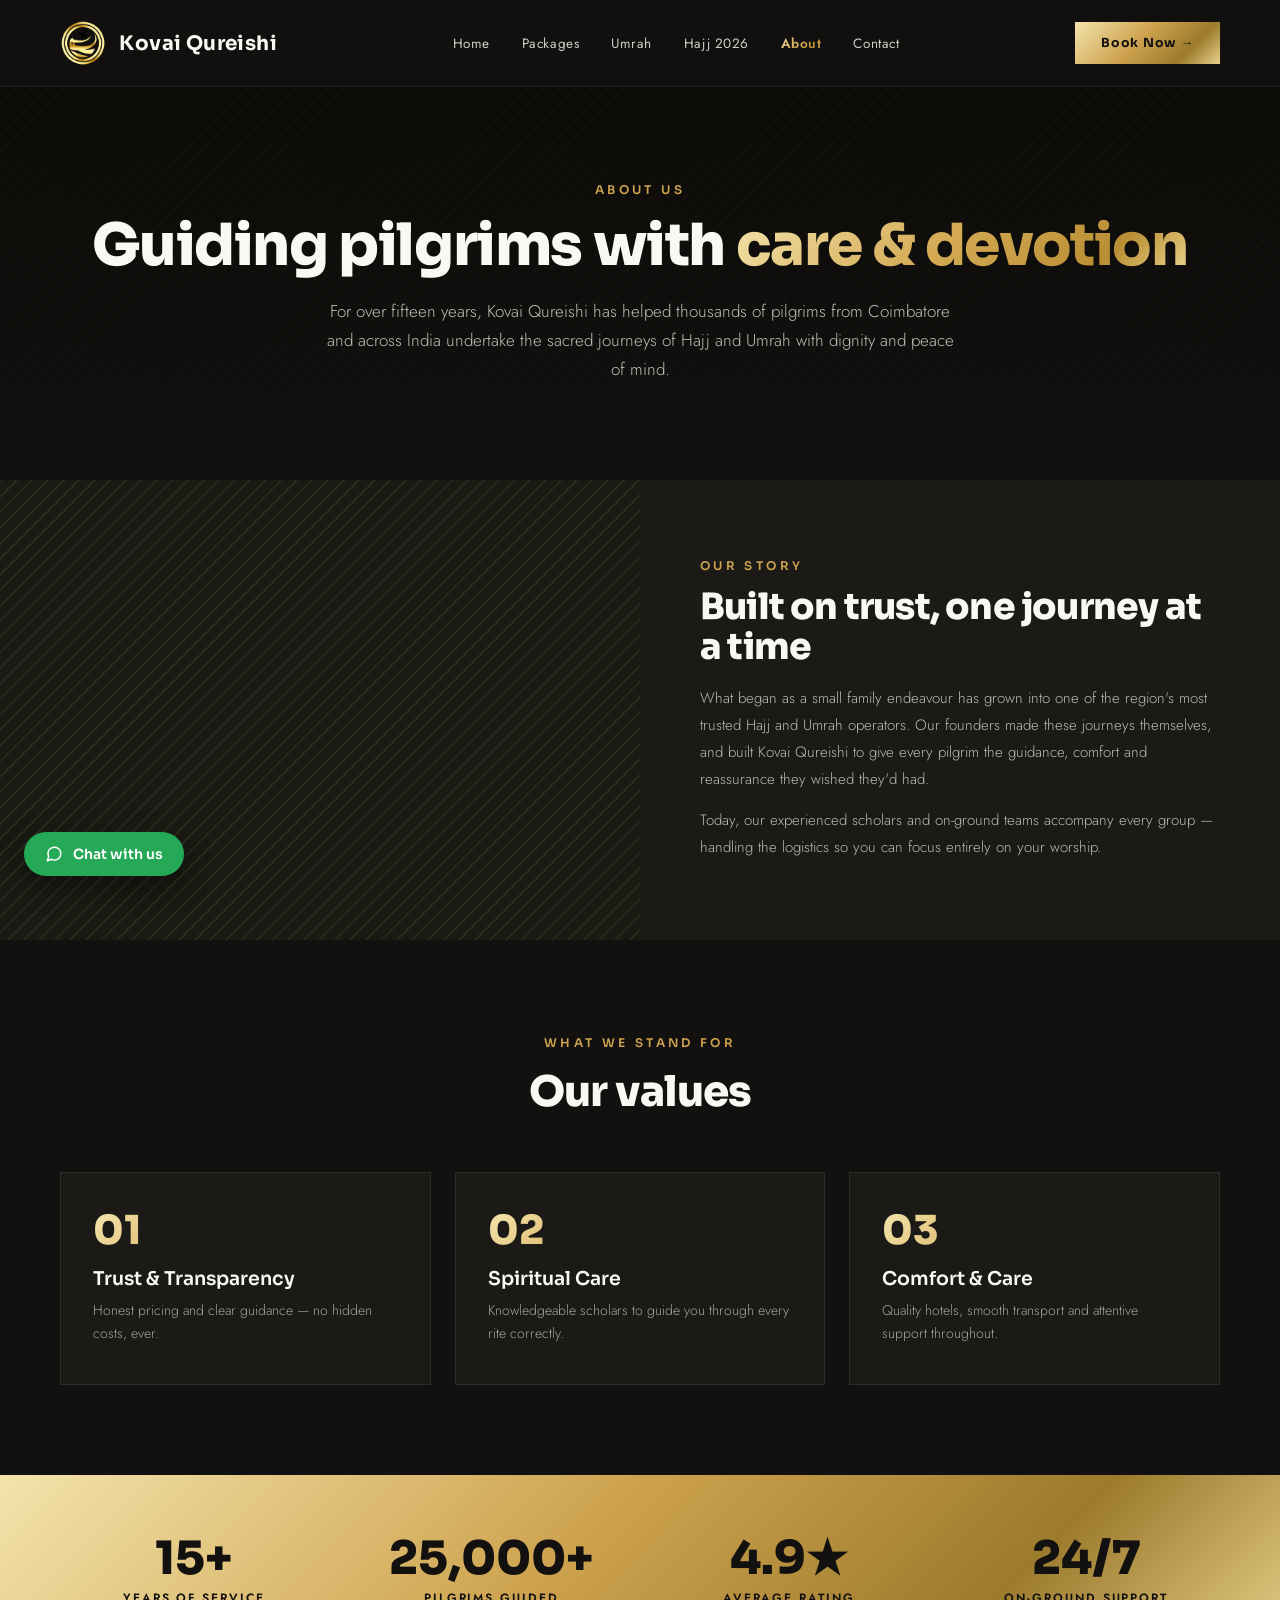
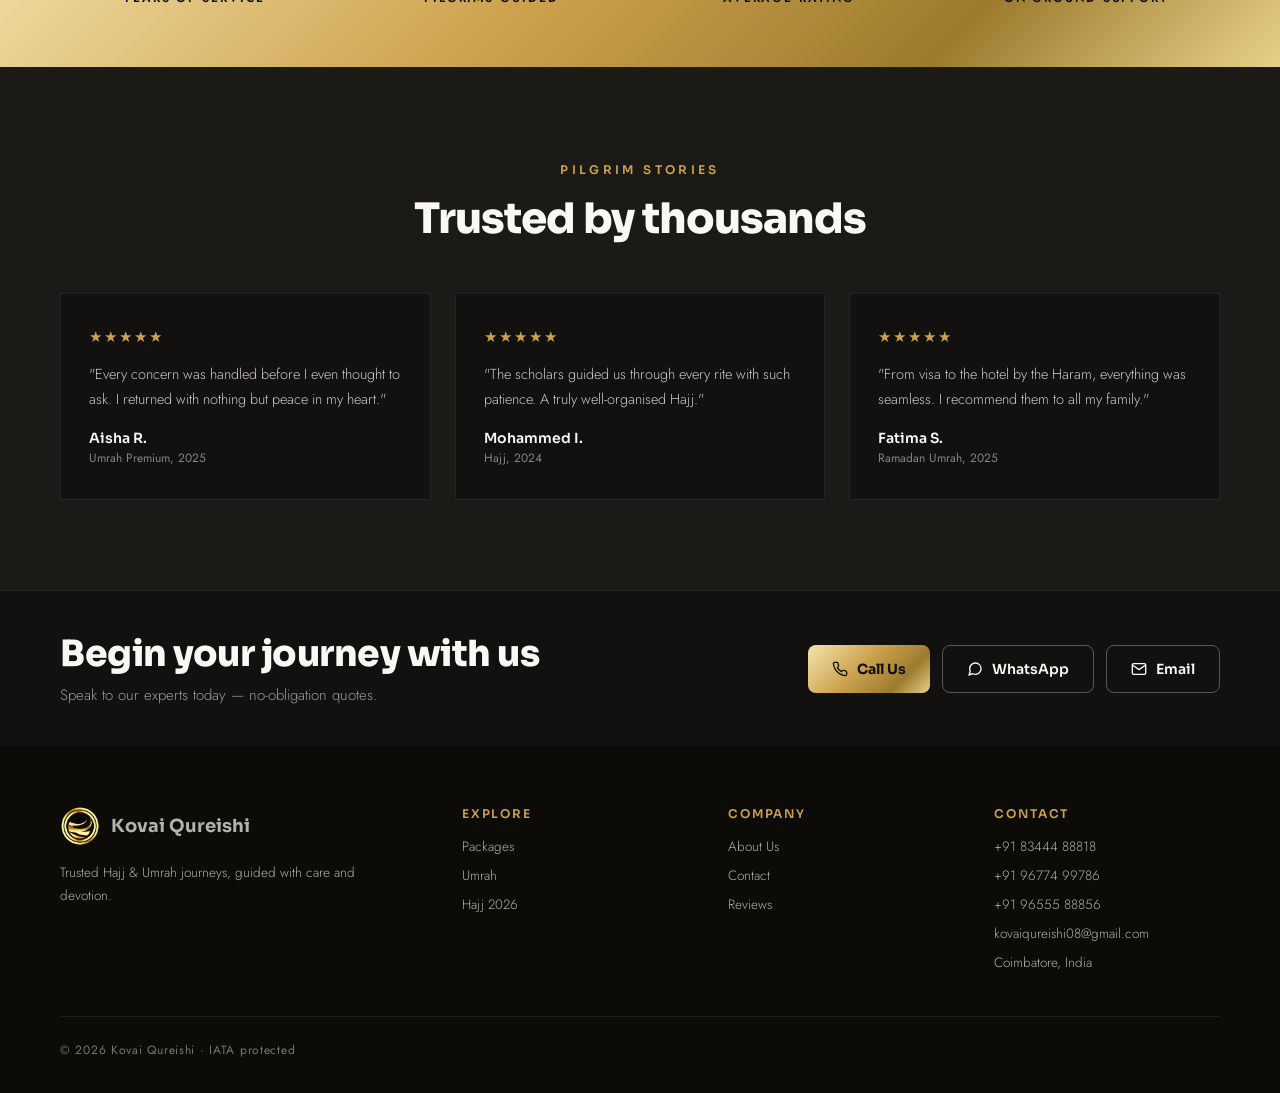
==== About.html @ 86208ea7 "Initial commit: Kovai Qureishi website" ====
<!DOCTYPE html>
<html lang="en">
<head>
<meta charset="utf-8">
<meta name="viewport" content="width=device-width, initial-scale=1">
<title>About Us — Kovai Qureishi</title>
<link rel="preconnect" href="https://fonts.googleapis.com">
<link rel="preconnect" href="https://fonts.gstatic.com" crossorigin>
<link href="https://fonts.googleapis.com/css2?family=Jost:wght@300;400;500;600&family=Sora:wght@500;600;700;800&display=swap" rel="stylesheet">
<style>
  *{box-sizing:border-box;margin:0;padding:0}
  body{background:#0c0b08}
  a{text-decoration:none;color:inherit}
  .navlink{position:relative;transition:color .2s;cursor:pointer}
  .navlink:hover{color:#CDA24E}
  .btnhover{transition:filter .25s ease,transform .25s ease,background .25s ease,border-color .25s ease,color .25s ease}
  .btnhover:hover{filter:brightness(1.07)}
  .gg-bg{background:linear-gradient(135deg,#F4E4AC 0%,#CDA24E 44%,#9C7B2D 76%,#E8D08A 100%)}
  .gg-text{background:linear-gradient(135deg,#F4E4AC 0%,#D4AA55 46%,#B98E33 80%,#F0DC96 100%);-webkit-background-clip:text;background-clip:text;-webkit-text-fill-color:transparent;color:transparent}
  .img-ph{background:#1a1a14;background-image:repeating-linear-gradient(135deg,rgba(205,162,78,.1) 0 2px,transparent 2px 11px)}
</style>
<link rel="stylesheet" href="mobile.css">
</head>
<body>
<div style="max-width:1440px;margin:0 auto;position:relative;background:#121110;font-family:'Jost',sans-serif;color:#FAF8F2;overflow:hidden">

  <header style="position:sticky;top:0;z-index:40;display:flex;align-items:center;justify-content:space-between;padding:20px 60px;background:rgba(18,17,16,.92);backdrop-filter:blur(10px);border-bottom:1px solid rgba(255,255,255,.07)">
    <a href="Home.html" style="display:flex;align-items:center;gap:13px">
      <img src="project/assets/kovai-logo.png" alt="Kovai Qureishi" style="height:46px;width:auto;display:block">
      <span style="font-family:'Sora',sans-serif;font-weight:700;font-size:20px;letter-spacing:.02em;color:#FAF8F2">Kovai Qureishi</span>
    </a>
    <nav style="display:flex;align-items:center;gap:32px;font-size:13.5px;letter-spacing:.04em;color:rgba(250,248,242,.82)">
      <a class="navlink" href="Home.html">Home</a>
      <a class="navlink" href="Packages.html">Packages</a>
      <a class="navlink" href="Umrah.html">Umrah</a>
      <a class="navlink" href="Hajj.html">Hajj 2026</a>
      <a class="navlink gg-text" href="About.html" style="font-weight:600">About</a>
      <a class="navlink" href="Contact.html">Contact</a>
    </nav>
    <a href="Contact.html" class="btnhover gg-bg" style="font-family:'Sora',sans-serif;font-weight:700;font-size:12.5px;letter-spacing:.06em;color:#121110;padding:13px 26px">Book Now →</a>
  </header>

  <!-- HERO -->
  <section style="position:relative;padding:90px 60px 96px;text-align:center">
    <div style="position:absolute;inset:0;background:#0c0b08;background-image:repeating-linear-gradient(135deg,rgba(205,162,78,.1) 0 2px,transparent 2px 11px)"></div>
    <div style="position:absolute;inset:0;background:linear-gradient(180deg,rgba(12,11,8,.72),rgba(18,17,16,.95))"></div>
    <div style="position:relative">
      <span style="font-family:'Sora',sans-serif;font-weight:600;font-size:12px;letter-spacing:.28em;color:#CDA24E">ABOUT US</span>
      <h1 style="font-family:'Sora',sans-serif;font-weight:800;font-size:58px;line-height:1.05;letter-spacing:-1.4px;margin-top:16px">Guiding pilgrims with <span class="gg-text">care &amp; devotion</span></h1>
      <p style="font-size:17px;line-height:1.7;color:rgba(250,248,242,.75);max-width:640px;margin:20px auto 0;font-weight:300">For over fifteen years, Kovai Qureishi has helped thousands of pilgrims from Coimbatore and across India undertake the sacred journeys of Hajj and Umrah with dignity and peace of mind.</p>
    </div>
  </section>

  <!-- STORY -->
  <section style="display:grid;grid-template-columns:1fr 1fr;min-height:460px;background:#1B1A16">
    <div class="img-ph" style="min-height:460px"></div>
    <div style="padding:76px 60px;display:flex;flex-direction:column;justify-content:center">
      <span style="font-family:'Sora',sans-serif;font-weight:600;font-size:12px;letter-spacing:.28em;color:#CDA24E">OUR STORY</span>
      <h2 style="font-family:'Sora',sans-serif;font-weight:800;font-size:36px;letter-spacing:-.8px;margin-top:14px;line-height:1.12">Built on trust, one journey at a time</h2>
      <p style="font-size:15px;color:rgba(250,248,242,.72);line-height:1.8;margin-top:18px;font-weight:300">What began as a small family endeavour has grown into one of the region's most trusted Hajj and Umrah operators. Our founders made these journeys themselves, and built Kovai Qureishi to give every pilgrim the guidance, comfort and reassurance they wished they'd had.</p>
      <p style="font-size:15px;color:rgba(250,248,242,.72);line-height:1.8;margin-top:14px;font-weight:300">Today, our experienced scholars and on-ground teams accompany every group — handling the logistics so you can focus entirely on your worship.</p>
    </div>
  </section>

  <!-- VALUES -->
  <section style="padding:90px 60px;background:#121110">
    <div style="text-align:center;margin-bottom:54px">
      <span style="font-family:'Sora',sans-serif;font-weight:600;font-size:12px;letter-spacing:.28em;color:#CDA24E">WHAT WE STAND FOR</span>
      <h2 style="font-family:'Sora',sans-serif;font-weight:800;font-size:42px;letter-spacing:-1px;margin-top:12px">Our values</h2>
    </div>
    <div style="display:grid;grid-template-columns:repeat(3,1fr);gap:24px">
      <div style="border:1px solid rgba(255,255,255,.08);background:#1B1A16;padding:38px 32px"><div class="gg-text" style="font-family:'Sora',sans-serif;font-weight:800;font-size:40px;line-height:1">01</div><h4 style="font-family:'Sora',sans-serif;font-weight:600;font-size:19px;margin-top:16px">Trust &amp; Transparency</h4><p style="font-size:14px;color:rgba(250,248,242,.62);line-height:1.7;margin-top:8px;font-weight:300">Honest pricing and clear guidance — no hidden costs, ever.</p></div>
      <div style="border:1px solid rgba(255,255,255,.08);background:#1B1A16;padding:38px 32px"><div class="gg-text" style="font-family:'Sora',sans-serif;font-weight:800;font-size:40px;line-height:1">02</div><h4 style="font-family:'Sora',sans-serif;font-weight:600;font-size:19px;margin-top:16px">Spiritual Care</h4><p style="font-size:14px;color:rgba(250,248,242,.62);line-height:1.7;margin-top:8px;font-weight:300">Knowledgeable scholars to guide you through every rite correctly.</p></div>
      <div style="border:1px solid rgba(255,255,255,.08);background:#1B1A16;padding:38px 32px"><div class="gg-text" style="font-family:'Sora',sans-serif;font-weight:800;font-size:40px;line-height:1">03</div><h4 style="font-family:'Sora',sans-serif;font-weight:600;font-size:19px;margin-top:16px">Comfort &amp; Care</h4><p style="font-size:14px;color:rgba(250,248,242,.62);line-height:1.7;margin-top:8px;font-weight:300">Quality hotels, smooth transport and attentive support throughout.</p></div>
    </div>
  </section>

  <!-- STATS -->
  <section class="gg-bg" style="padding:60px;display:grid;grid-template-columns:repeat(4,1fr);gap:30px;color:#121110">
    <div style="text-align:center"><div style="font-family:'Sora',sans-serif;font-weight:800;font-size:46px;line-height:1">15+</div><div style="font-size:12px;letter-spacing:.16em;text-transform:uppercase;margin-top:8px;font-weight:600">Years of Service</div></div>
    <div style="text-align:center"><div style="font-family:'Sora',sans-serif;font-weight:800;font-size:46px;line-height:1">25,000+</div><div style="font-size:12px;letter-spacing:.16em;text-transform:uppercase;margin-top:8px;font-weight:600">Pilgrims Guided</div></div>
    <div style="text-align:center"><div style="font-family:'Sora',sans-serif;font-weight:800;font-size:46px;line-height:1">4.9★</div><div style="font-size:12px;letter-spacing:.16em;text-transform:uppercase;margin-top:8px;font-weight:600">Average Rating</div></div>
    <div style="text-align:center"><div style="font-family:'Sora',sans-serif;font-weight:800;font-size:46px;line-height:1">24/7</div><div style="font-size:12px;letter-spacing:.16em;text-transform:uppercase;margin-top:8px;font-weight:600">On-Ground Support</div></div>
  </section>

  <!-- TESTIMONIALS -->
  <section style="padding:90px 60px;background:#1B1A16">
    <div style="text-align:center;margin-bottom:48px">
      <span style="font-family:'Sora',sans-serif;font-weight:600;font-size:12px;letter-spacing:.28em;color:#CDA24E">PILGRIM STORIES</span>
      <h2 style="font-family:'Sora',sans-serif;font-weight:800;font-size:42px;letter-spacing:-1px;margin-top:12px">Trusted by thousands</h2>
    </div>
    <div style="display:grid;grid-template-columns:repeat(3,1fr);gap:24px">
      <div style="background:#121110;border:1px solid rgba(255,255,255,.08);padding:32px 28px"><div style="color:#CDA24E;font-size:15px;letter-spacing:2px">★★★★★</div><p style="font-size:14.5px;color:rgba(250,248,242,.8);line-height:1.7;margin-top:14px;font-weight:300">"Every concern was handled before I even thought to ask. I returned with nothing but peace in my heart."</p><div style="margin-top:18px;font-family:'Sora',sans-serif;font-weight:600;font-size:14px">Aisha R.</div><div style="font-size:12px;color:rgba(250,248,242,.5);margin-top:2px">Umrah Premium, 2025</div></div>
      <div style="background:#121110;border:1px solid rgba(255,255,255,.08);padding:32px 28px"><div style="color:#CDA24E;font-size:15px;letter-spacing:2px">★★★★★</div><p style="font-size:14.5px;color:rgba(250,248,242,.8);line-height:1.7;margin-top:14px;font-weight:300">"The scholars guided us through every rite with such patience. A truly well-organised Hajj."</p><div style="margin-top:18px;font-family:'Sora',sans-serif;font-weight:600;font-size:14px">Mohammed I.</div><div style="font-size:12px;color:rgba(250,248,242,.5);margin-top:2px">Hajj, 2024</div></div>
      <div style="background:#121110;border:1px solid rgba(255,255,255,.08);padding:32px 28px"><div style="color:#CDA24E;font-size:15px;letter-spacing:2px">★★★★★</div><p style="font-size:14.5px;color:rgba(250,248,242,.8);line-height:1.7;margin-top:14px;font-weight:300">"From visa to the hotel by the Haram, everything was seamless. I recommend them to all my family."</p><div style="margin-top:18px;font-family:'Sora',sans-serif;font-weight:600;font-size:14px">Fatima S.</div><div style="font-size:12px;color:rgba(250,248,242,.5);margin-top:2px">Ramadan Umrah, 2025</div></div>
    </div>
  </section>

  <!-- CTA -->
  <section style="background:#121110;padding:40px 60px;display:flex;align-items:center;justify-content:space-between;gap:30px;flex-wrap:wrap;border-top:1px solid rgba(255,255,255,.08)">
    <div>
      <h2 style="font-family:'Sora',sans-serif;font-weight:800;font-size:36px;letter-spacing:-.5px">Begin your journey with us</h2>
      <p style="font-size:15px;color:rgba(250,248,242,.6);margin-top:8px;font-weight:300">Speak to our experts today — no-obligation quotes.</p>
    </div>
    <div style="display:flex;gap:12px;flex-wrap:wrap">
      <a class="btnhover gg-bg" href="tel:+918344488818" style="display:flex;align-items:center;gap:9px;color:#121110;font-family:'Sora',sans-serif;font-weight:700;font-size:14px;padding:14px 24px;border-radius:8px"><svg width="16" height="16" viewBox="0 0 24 24" fill="none" stroke="currentColor" stroke-width="2" stroke-linecap="round" stroke-linejoin="round"><path d="M22 16.92v3a2 2 0 0 1-2.18 2 19.8 19.8 0 0 1-8.63-3.07 19.5 19.5 0 0 1-6-6A19.8 19.8 0 0 1 2.12 4.18 2 2 0 0 1 4.11 2h3a2 2 0 0 1 2 1.72 12.8 12.8 0 0 0 .7 2.81 2 2 0 0 1-.45 2.11L8.09 9.91a16 16 0 0 0 6 6l1.27-1.27a2 2 0 0 1 2.11-.45 12.8 12.8 0 0 0 2.81.7A2 2 0 0 1 22 16.92z"/></svg>Call Us</a>
      <a class="btnhover" href="https://wa.me/918344488818" style="display:flex;align-items:center;gap:9px;background:transparent;color:#FAF8F2;border:1px solid rgba(250,248,242,.3);font-family:'Sora',sans-serif;font-weight:600;font-size:14px;padding:14px 24px;border-radius:8px"><svg width="16" height="16" viewBox="0 0 24 24" fill="none" stroke="currentColor" stroke-width="2" stroke-linecap="round" stroke-linejoin="round"><path d="M21 11.5a8.38 8.38 0 0 1-.9 3.8 8.5 8.5 0 0 1-7.6 4.7 8.38 8.38 0 0 1-3.8-.9L3 21l1.9-5.7a8.38 8.38 0 0 1-.9-3.8 8.5 8.5 0 0 1 4.7-7.6 8.38 8.38 0 0 1 3.8-.9h.5a8.48 8.48 0 0 1 8 8z"/></svg>WhatsApp</a>
      <a class="btnhover" href="mailto:kovaiqureishi08@gmail.com" style="display:flex;align-items:center;gap:9px;background:transparent;color:#FAF8F2;border:1px solid rgba(250,248,242,.3);font-family:'Sora',sans-serif;font-weight:600;font-size:14px;padding:14px 24px;border-radius:8px"><svg width="16" height="16" viewBox="0 0 24 24" fill="none" stroke="currentColor" stroke-width="2" stroke-linecap="round" stroke-linejoin="round"><rect x="2" y="4" width="20" height="16" rx="2"/><path d="m22 6-10 7L2 6"/></svg>Email</a>
    </div>
  </section>

  <footer style="background:#0c0b08;color:rgba(250,248,242,.7);padding:60px 60px 34px">
    <div style="display:grid;grid-template-columns:1.6fr 1fr 1fr 1fr;gap:40px;padding-bottom:44px;border-bottom:1px solid rgba(255,255,255,.08)">
      <div><div style="display:flex;align-items:center;gap:11px"><img src="project/assets/kovai-logo.png" alt="Kovai Qureishi" style="height:40px;width:auto;display:block"><span style="font-family:'Sora',sans-serif;font-weight:700;font-size:18px">Kovai Qureishi</span></div><p style="font-size:13.5px;line-height:1.7;margin-top:16px;max-width:300px;font-weight:300">Trusted Hajj &amp; Umrah journeys, guided with care and devotion.</p></div>
      <div><div style="font-family:'Sora',sans-serif;font-weight:600;font-size:12px;letter-spacing:.16em;text-transform:uppercase;color:#CDA24E;margin-bottom:16px">Explore</div><div style="display:flex;flex-direction:column;gap:10px;font-size:13.5px;font-weight:300"><a class="navlink" href="Packages.html">Packages</a><a class="navlink" href="Umrah.html">Umrah</a><a class="navlink" href="Hajj.html">Hajj 2026</a></div></div>
      <div><div style="font-family:'Sora',sans-serif;font-weight:600;font-size:12px;letter-spacing:.16em;text-transform:uppercase;color:#CDA24E;margin-bottom:16px">Company</div><div style="display:flex;flex-direction:column;gap:10px;font-size:13.5px;font-weight:300"><a class="navlink" href="About.html">About Us</a><a class="navlink" href="Contact.html">Contact</a><a class="navlink" href="Contact.html">Reviews</a></div></div>
      <div><div style="font-family:'Sora',sans-serif;font-weight:600;font-size:12px;letter-spacing:.16em;text-transform:uppercase;color:#CDA24E;margin-bottom:16px">Contact</div><div style="display:flex;flex-direction:column;gap:10px;font-size:13.5px;font-weight:300"><span>+91 83444 88818</span><span>+91 96774 99786</span><span>+91 96555 88856</span><span>kovaiqureishi08@gmail.com</span><span>Coimbatore, India</span></div></div>
    </div>
    <div style="padding-top:24px;font-size:12px;letter-spacing:.06em;color:rgba(250,248,242,.45)">© 2026 Kovai Qureishi · IATA protected</div>
  </footer>

  <a class="btnhover" href="https://wa.me/918344488818" style="position:fixed;left:24px;bottom:24px;z-index:100;display:flex;align-items:center;gap:10px;background:#25A957;color:#fff;font-family:'Sora',sans-serif;font-weight:600;font-size:14px;padding:13px 21px;border-radius:40px;box-shadow:0 10px 28px rgba(0,0,0,.4)"><svg width="18" height="18" viewBox="0 0 24 24" fill="none" stroke="currentColor" stroke-width="2" stroke-linecap="round" stroke-linejoin="round"><path d="M21 11.5a8.38 8.38 0 0 1-.9 3.8 8.5 8.5 0 0 1-7.6 4.7 8.38 8.38 0 0 1-3.8-.9L3 21l1.9-5.7a8.38 8.38 0 0 1-.9-3.8 8.5 8.5 0 0 1 4.7-7.6 8.38 8.38 0 0 1 3.8-.9h.5a8.48 8.48 0 0 1 8 8z"/></svg>Chat with us</a>

</div>
<script src="mobile.js"></script>
</body>
</html>
---- mobile.css ----
/* ── Mobile & Tablet Responsive Overrides ── */

/* Hamburger button (hidden on desktop) */
.mob-menu-btn {
  display: none;
  flex-direction: column;
  gap: 5px;
  cursor: pointer;
  background: none;
  border: none;
  padding: 4px;
  z-index: 50;
}
.mob-menu-btn span {
  display: block;
  width: 24px;
  height: 2px;
  background: #FAF8F2;
  border-radius: 2px;
  transition: transform .3s, opacity .3s;
}
.mob-nav {
  display: none;
  flex-direction: column;
  gap: 0;
  position: fixed;
  top: 0; left: 0; right: 0; bottom: 0;
  background: rgba(18,17,16,.98);
  z-index: 45;
  align-items: center;
  justify-content: center;
  padding: 60px 30px;
}
.mob-nav.open { display: flex !important; }
.mob-nav a {
  font-family: 'Sora', sans-serif;
  font-size: 24px;
  font-weight: 600;
  color: #FAF8F2;
  padding: 16px 0;
  border-bottom: 1px solid rgba(255,255,255,.08);
  width: 100%;
  text-align: center;
  text-decoration: none;
  transition: color .2s;
}
.mob-nav a:hover { color: #CDA24E; }
.mob-nav .mob-close {
  position: absolute;
  top: 22px; right: 22px;
  background: none; border: none;
  color: #FAF8F2; font-size: 28px;
  cursor: pointer; line-height: 1;
}

@media (max-width: 860px) {

  /* ── Header ── */
  header {
    padding: 14px 20px !important;
  }
  header > a > span { font-size: 16px !important; }
  header > a > img { height: 36px !important; }
  header nav { display: none !important; }
  header > a[href*="Contact"] { display: none !important; }
  .mob-menu-btn { display: flex !important; }

  /* ── Section padding ── */
  section {
    padding-left: 20px !important;
    padding-right: 20px !important;
  }

  /* ── 2-column hero grids → single column ── */
  [style*="grid-template-columns:1.05fr 0.95fr"],
  [style*="grid-template-columns:1.1fr 0.9fr"],
  [style*="grid-template-columns:0.85fr 1.15fr"],
  [style*="grid-template-columns:1fr 1fr"],
  [style*="grid-template-columns:1.6fr 1fr 1fr 1fr"] {
    grid-template-columns: 1fr !important;
  }

  /* ── 3-column package grids → 1 column ── */
  [style*="grid-template-columns:repeat(3,1fr)"] {
    grid-template-columns: 1fr !important;
  }

  /* ── 4-column grids → 2 columns ── */
  [style*="grid-template-columns:repeat(4,1fr)"] {
    grid-template-columns: 1fr 1fr !important;
  }

  /* ── 5-column timeline → 1 column ── */
  [style*="grid-template-columns:repeat(5,1fr)"] {
    grid-template-columns: 1fr 1fr !important;
  }

  /* ── 6-column inclusions → 2 columns ── */
  [style*="grid-template-columns:repeat(6,1fr)"] {
    grid-template-columns: 1fr 1fr !important;
  }

  /* ── Hero image panels: hide tall right-side image on mobile ── */
  [style*="position:relative;background:#0c0b08"] {
    min-height: 220px !important;
  }

  /* ── Large headings ── */
  h1 { font-size: 36px !important; letter-spacing: -0.8px !important; }
  h2 { font-size: 26px !important; letter-spacing: -0.5px !important; }
  h3 { font-size: 19px !important; }

  /* ── Hero font sizes (Sora) ── */
  [style*="font-size:72px"] { font-size: 38px !important; }
  [style*="font-size:62px"] { font-size: 34px !important; }
  [style*="font-size:60px"] { font-size: 32px !important; }
  [style*="font-size:58px"] { font-size: 30px !important; }
  [style*="font-size:56px"] { font-size: 30px !important; }
  [style*="font-size:54px"] { font-size: 28px !important; }
  [style*="font-size:46px"] { font-size: 26px !important; }
  [style*="font-size:42px"] { font-size: 24px !important; }
  [style*="font-size:38px"] { font-size: 22px !important; }
  [style*="font-size:36px"] { font-size: 22px !important; }

  /* ── Stats numbers ── */
  [style*="font-size:30px"] { font-size: 22px !important; }
  [style*="font-size:46px;line-height:1"] { font-size: 30px !important; }

  /* ── CTA strip: stack ── */
  [style*="display:flex;align-items:center;justify-content:space-between"] {
    flex-direction: column !important;
    align-items: flex-start !important;
    gap: 20px !important;
  }

  /* ── Button groups: wrap ── */
  [style*="display:flex;gap:14px;margin-top:36px"],
  [style*="display:flex;gap:14px;margin-top:30px"],
  [style*="display:flex;gap:12px;flex-wrap:wrap"] {
    flex-wrap: wrap !important;
  }

  /* ── Footer ── */
  footer { padding: 40px 20px 24px !important; }

  /* ── Hero text sections ── */
  [style*="padding:84px 60px"],
  [style*="padding:76px 60px"],
  [style*="padding:72px 60px"],
  [style*="padding:80px 60px"] {
    padding: 44px 20px !important;
  }

  /* ── Contact grid ── */
  [style*="grid-template-columns:0.85fr 1.15fr"] {
    grid-template-columns: 1fr !important;
  }

  /* ── Form padding ── */
  [style*="padding:42px 44px"] { padding: 28px 20px !important; }

  /* ── Hajj package split ── */
  [style*="grid-template-columns:1fr 1fr;gap:0"] {
    grid-template-columns: 1fr !important;
  }
  [style*="padding:56px 50px"] { padding: 32px 24px !important; }

  /* ── WhatsApp float: smaller ── */
  [style*="position:fixed;left:24px;bottom:24px"] {
    padding: 11px 16px !important;
    font-size: 12px !important;
  }

  /* ── Stats band ── */
  [style*="padding:60px;display:grid"] {
    padding: 40px 20px !important;
    grid-template-columns: 1fr 1fr !important;
  }
}

@media (max-width: 480px) {
  [style*="grid-template-columns:repeat(4,1fr)"],
  [style*="grid-template-columns:repeat(5,1fr)"],
  [style*="grid-template-columns:repeat(6,1fr)"],
  [style*="grid-template-columns:1fr 1fr"] {
    grid-template-columns: 1fr !important;
  }

  [style*="display:grid;grid-template-columns:1fr 1fr;gap:16px"] {
    grid-template-columns: 1fr !important;
  }

  h1 { font-size: 30px !important; }
  h2 { font-size: 22px !important; }
}
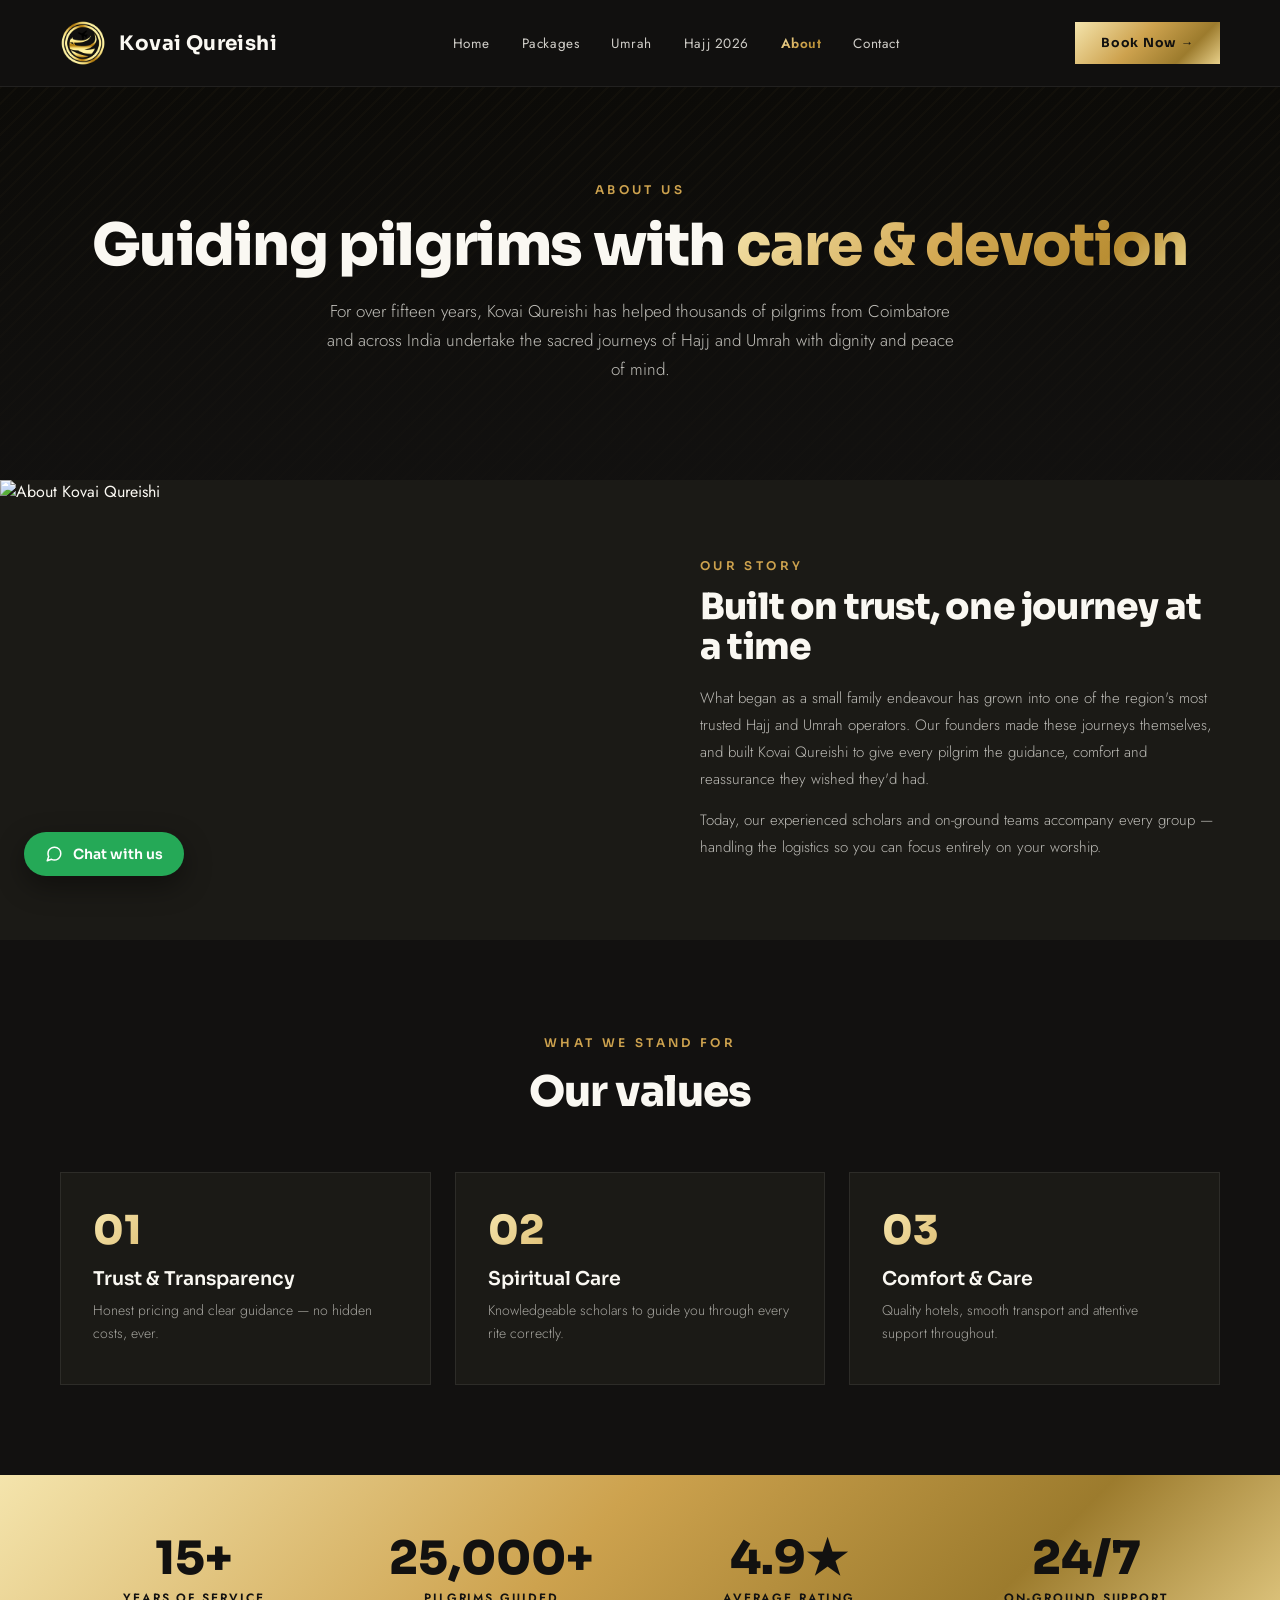
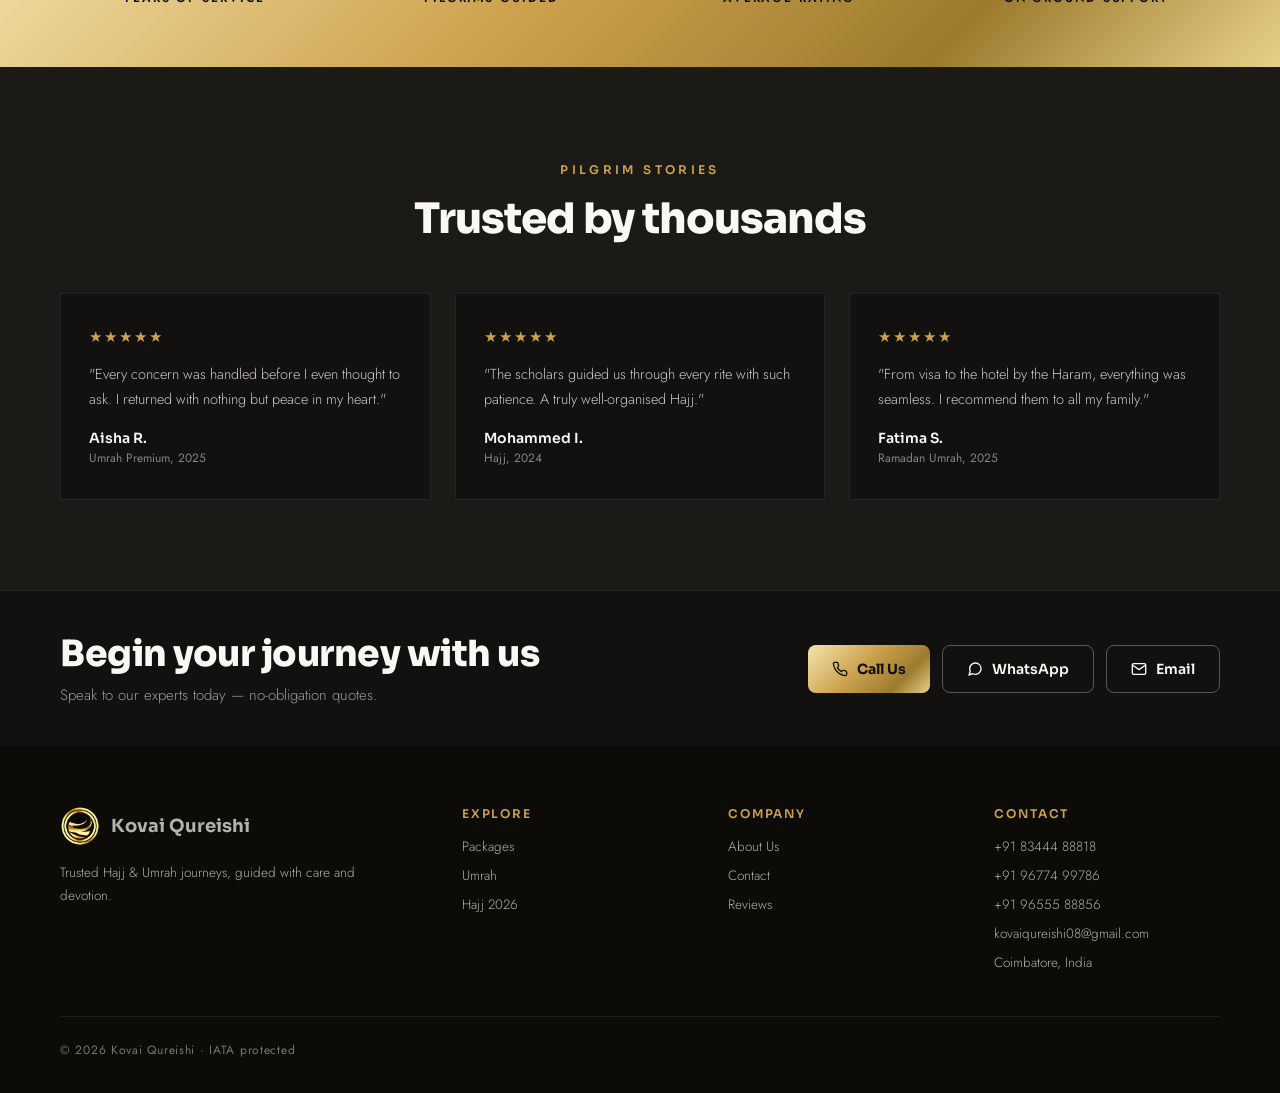
==== commit 2bc0c814: "Add real images across all pages" ====
--- a/About.html
+++ b/About.html
@@ -53,7 +53,7 @@
 
   <!-- STORY -->
   <section style="display:grid;grid-template-columns:1fr 1fr;min-height:460px;background:#1B1A16">
-    <div class="img-ph" style="min-height:460px"></div>
+    <img src="project/assets/About us.png" alt="About Kovai Qureishi" style="width:100%;min-height:460px;object-fit:cover;display:block">
     <div style="padding:76px 60px;display:flex;flex-direction:column;justify-content:center">
       <span style="font-family:'Sora',sans-serif;font-weight:600;font-size:12px;letter-spacing:.28em;color:#CDA24E">OUR STORY</span>
       <h2 style="font-family:'Sora',sans-serif;font-weight:800;font-size:36px;letter-spacing:-.8px;margin-top:14px;line-height:1.12">Built on trust, one journey at a time</h2>
